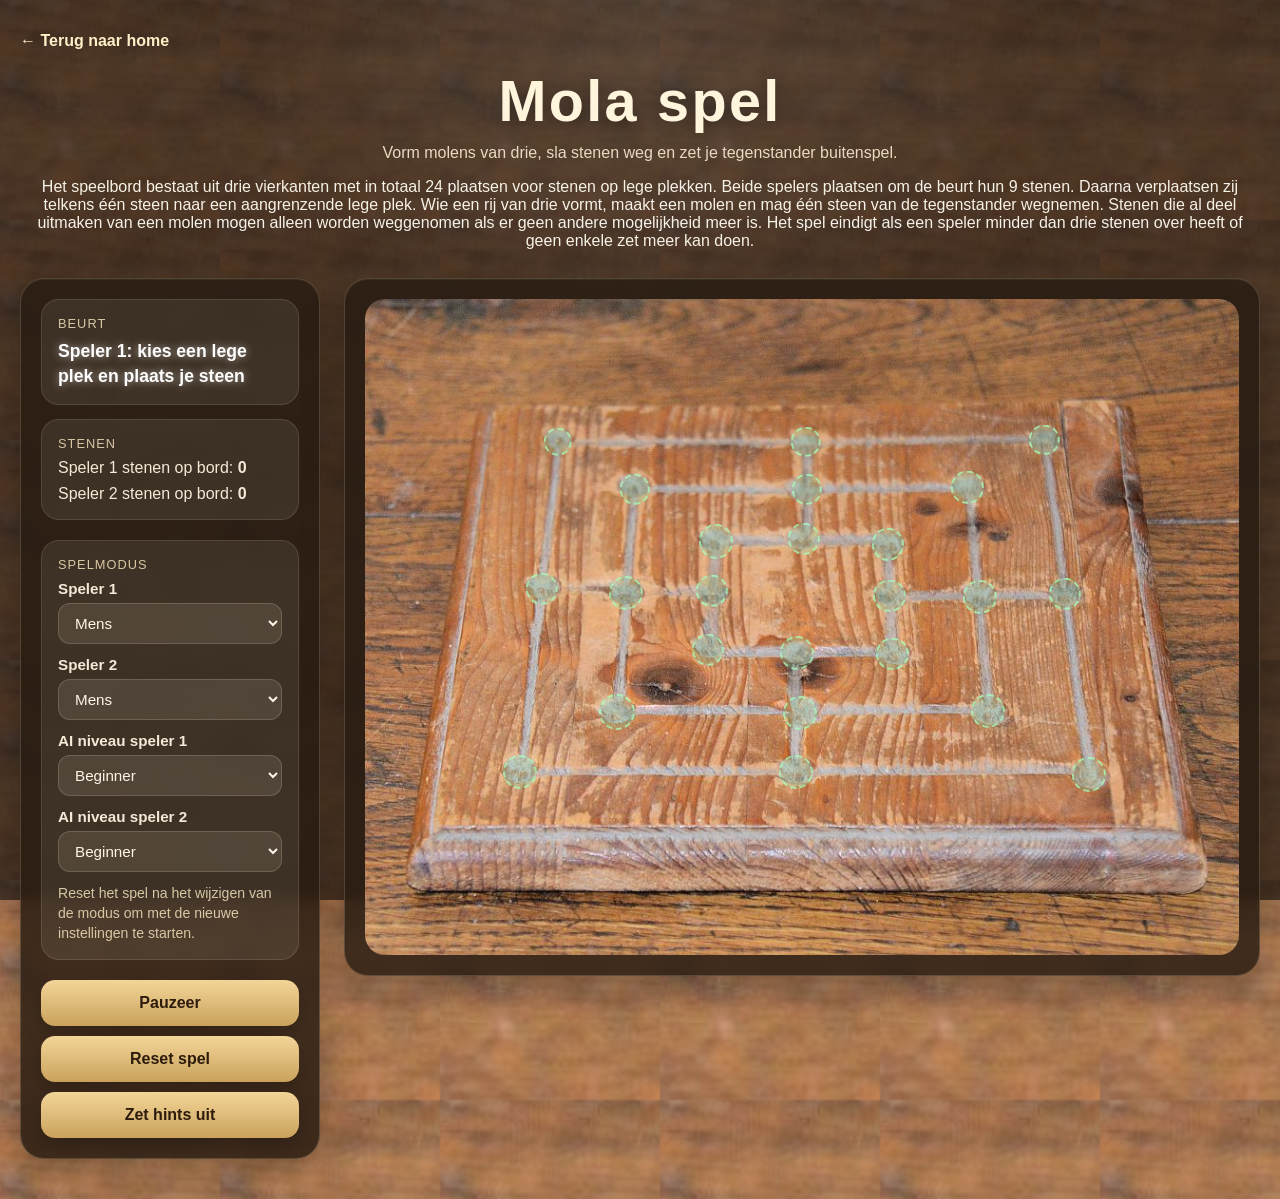
==== mola/index.html @ f35ca912 "Add files via upload" ====
<!DOCTYPE html>
<html lang="nl">
<head>
  <meta charset="UTF-8" />
  <meta name="viewport" content="width=device-width, initial-scale=1.0" />
  <title>Mola spel</title>
  <link rel="stylesheet" href="style.css" />
  <link rel="icon" href="favicon.ico" type="image/x-icon">
</head>
<body>
  <div class="page-overlay"></div>

  <main class="app">
    <a href="../index.html" class="back-link">← Terug naar home</a>
    <header class="topbar">
      <h1>Mola spel</h1>
      <p class="subtitle">Vorm molens van drie, sla stenen weg en zet je tegenstander buitenspel.</p>
      <p>
        Het speelbord bestaat uit drie vierkanten met in totaal 24 plaatsen voor stenen op lege plekken.
        Beide spelers plaatsen om de beurt hun 9 stenen. Daarna verplaatsen zij
        telkens één steen naar een aangrenzende lege plek. Wie een rij van drie
        vormt, maakt een molen en mag één steen van de tegenstander wegnemen.
        Stenen die al deel uitmaken van een molen mogen alleen worden weggenomen
        als er geen andere mogelijkheid meer is. Het spel eindigt als een speler
        minder dan drie stenen over heeft of geen enkele zet meer kan doen.
      </p>
    </header>

    <section class="game-shell">
      <aside class="info-panel">
        <div class="status-card">
          <span class="label">Beurt</span>
          <div id="turnText" class="value player-1">Speler 1 legt een steen</div>
          <div id="aiThinkingText" class="thinking-text hidden">AI denkt na…</div>
        </div>

        <div class="status-card small">
          <span class="label">Stenen</span>
          <div class="stone-counts">
            <div>Speler 1 stenen op bord: <strong id="countP1Board">0</strong></div>
            <div>Speler 2 stenen op bord: <strong id="countP2Board">0</strong></div>
          </div>
        </div>

        <div class="status-card small">
          <span class="label">Spelmodus</span>
          <div class="controls-grid">
            <label class="control-field">
              <span>Speler 1</span>
              <select id="player1ModeSelect">
                <option value="human">Mens</option>
                <option value="ai">AI</option>
              </select>
            </label>
            <label class="control-field">
              <span>Speler 2</span>
              <select id="player2ModeSelect">
                <option value="human">Mens</option>
                <option value="ai">AI</option>
              </select>
            </label>
            <label class="control-field">
              <span>AI niveau speler 1</span>
              <select id="player1LevelSelect">
                <option value="beginner">Beginner</option>
                <option value="advanced">Gevorderd</option>
                <option value="pro">Pro</option>
              </select>
            </label>
            <label class="control-field">
              <span>AI niveau speler 2</span>
              <select id="player2LevelSelect">
                <option value="beginner">Beginner</option>
                <option value="advanced">Gevorderd</option>
                <option value="pro">Pro</option>
              </select>
            </label>
          </div>
          <p class="settings-note">Reset het spel na het wijzigen van de modus om met de nieuwe instellingen te starten.</p>
        </div>

        <button id="pauseBtn" class="reset-btn">Pauzeer</button>
        <button id="resetBtn" class="reset-btn">Reset spel</button>        
        <button id="toggleHintsBtn" class="reset-btn">Zet hints uit</button>
      </aside>

      <section class="board-panel">
        <div id="game">
          <img id="board" src="board.png" alt="Mola bord" />
          <div id="holes"></div>
          <div id="pieces"></div>
        </div>
      </section>
    </section>
  </main>

  <div id="winModal" class="modal hidden">
    <div class="modal-card">
      <h2>Spel afgelopen</h2>
      <p id="winMessage">Speler 1 wint!</p>
      <button id="playAgainBtn" class="modal-btn">Opnieuw spelen</button>
    </div>
  </div>

  <script src="script.js"></script>
</body>
</html>
---- mola/style.css ----
* {
  box-sizing: border-box;
}

body {
  margin: 0;
  min-height: 100vh;
  font-family: Arial, Helvetica, sans-serif;
  color: #f7f2e8;
  background-image: url("tile.png");
  background-repeat: repeat;
  background-size: 220px;
  position: relative;
}

.page-overlay {
  position: fixed;
  inset: 0;
  background:
    radial-gradient(circle at top, rgba(255,255,255,0.08), transparent 35%),
    rgba(18, 14, 10, 0.62);
  pointer-events: none;
}

.app {
  position: relative;
  z-index: 1;
  max-width: 1280px;
  margin: 0 auto;
  padding: 32px 20px 40px;
}

.topbar {
  text-align: center;
  margin-bottom: 28px;
}

.topbar h1 {
  margin: 0;
  font-size: clamp(2.2rem, 5vw, 3.6rem);
  letter-spacing: 0.04em;
  color: #fff5dd;
  text-shadow: 0 4px 18px rgba(0, 0, 0, 0.35);
}

.subtitle {
  margin: 10px 0 0;
  color: #e8dac0;
  font-size: 1rem;
}

.game-shell {
  display: grid;
  grid-template-columns: 300px 1fr;
  gap: 24px;
  align-items: start;
}

.info-panel,
.board-panel {
  background: rgba(40, 28, 18, 0.82);
  border: 1px solid rgba(255, 233, 186, 0.18);
  border-radius: 24px;
  box-shadow:
    0 14px 40px rgba(0, 0, 0, 0.28),
    inset 0 1px 0 rgba(255,255,255,0.06);
  backdrop-filter: blur(8px);
}

.info-panel {
  padding: 20px;
}

.status-card {
  background: rgba(255, 248, 234, 0.08);
  border: 1px solid rgba(255, 233, 186, 0.12);
  border-radius: 18px;
  padding: 16px;
  margin-bottom: 14px;
}

.status-card.small {
  margin-bottom: 20px;
}

.label {
  display: block;
  font-size: 0.8rem;
  text-transform: uppercase;
  letter-spacing: 0.08em;
  color: #d8c7a5;
  margin-bottom: 8px;
}

.value {
  font-size: 1.1rem;
  font-weight: 700;
  color: #fff5dd;
  line-height: 1.4;
}

.value.player-1 {
  color: #ffffff;
  text-shadow: 0 0 8px rgba(255,255,255,0.6);
}

.value.player-2 {
  color: #111111;
  text-shadow: 0 0 6px rgba(0,0,0,0.6);
}

.thinking-text {
  margin-top: 10px;
  font-size: 0.95rem;
  color: #ead9bb;
}

.hidden {
  display: none !important;
}

.stone-counts {
  display: grid;
  gap: 8px;
  color: #f5ead8;
}

.controls-grid {
  display: grid;
  gap: 12px;
}

.control-field {
  display: grid;
  gap: 6px;
  color: #f5ead8;
  font-size: 0.95rem;
}

.control-field span {
  color: #f5ead8;
  font-weight: 700;
}

.control-field select {
  width: 100%;
  border: 1px solid rgba(255, 233, 186, 0.18);
  border-radius: 12px;
  padding: 10px 12px;
  background: rgba(255, 248, 234, 0.1);
  color: #fff6e7;
  font-size: 0.95rem;
}

.control-field option {
  color: #24170f;
}

.settings-note {
  margin: 12px 0 0;
  color: #d8c7a5;
  font-size: 0.88rem;
  line-height: 1.4;
}

.reset-btn,
.modal-btn {
  width: 100%;
  border: none;
  border-radius: 14px;
  padding: 14px 18px;
  font-size: 1rem;
  font-weight: 700;
  cursor: pointer;
  transition: transform 0.15s ease, opacity 0.15s ease, box-shadow 0.15s ease;
  background: linear-gradient(180deg, #f3d598, #caa25c);
  color: #2d1b0c;
  box-shadow: 0 8px 20px rgba(0, 0, 0, 0.22);
}

.reset-btn:hover,
.modal-btn:hover {
  transform: translateY(-1px);
  opacity: 0.96;
}

.board-panel {
  padding: 20px;
  display: flex;
  justify-content: center;
  align-items: center;
}

#game {
  position: relative;
  width: min(100%, 920px);
  aspect-ratio: 920 / 690;
  border-radius: 20px;
  overflow: hidden;
}

#board {
  position: absolute;
  inset: 0;
  width: 100%;
  height: 100%;
  display: block;
  pointer-events: none;
  z-index: 1;
  user-select: none;
}

#holes {
  position: absolute;
  inset: 0;
  z-index: 2;
}

#pieces {
  position: absolute;
  inset: 0;
  z-index: 3;
  pointer-events: none;
}

.hole {
  position: absolute;
  transform: translate(-50%, -50%);
  border-radius: 50%;
  cursor: pointer;
  box-sizing: border-box;
  background: rgba(255, 220, 120, 0.14);
  border: 2px dashed rgba(255, 227, 160, 0.4);
  transition: opacity 0.15s ease, transform 0.15s ease, background 0.15s ease;
}

.hole:hover {
  background: rgba(255, 220, 120, 0.22);
  transform: translate(-50%, -50%) scale(1.03);
}

.hole.valid-target {
  background: rgba(128, 220, 160, 0.22);
  border-color: rgba(170, 255, 190, 0.7);
}

.hole.occupied {
  pointer-events: none;
  opacity: 0;
}

.piece {
  position: absolute;
  width: clamp(34px, 5.2vw, 52px);
  height: clamp(34px, 5.2vw, 52px);
  transform: translate(-50%, -50%);
  cursor: pointer;
  z-index: 3;
  transition: transform 0.15s ease, filter 0.15s ease;
  user-select: none;
  -webkit-user-drag: none;
  pointer-events: auto;
  object-fit: contain;
}

/* desktop/default */
.piece[data-player="1"] {
  filter: drop-shadow(0 6px 10px rgba(0,0,0,0.35));
}

.piece[data-player="2"] {
  filter: drop-shadow(0 6px 10px rgba(0,0,0,0.6));
}

.piece:hover {
  transform: translate(-50%, -50%) scale(1.08);
}

.piece.selected {
  transform: translate(-50%, -50%) scale(1.25);
}

.piece.ai-preview {
  transform: translate(-50%, -50%) scale(1.18);
}

.piece[data-player="1"].selected,
.piece[data-player="1"].ai-preview {
  filter:
    drop-shadow(0 0 0.35rem rgba(255, 240, 180, 0.85))
    drop-shadow(0 8px 14px rgba(0,0,0,0.45));
}

.piece[data-player="2"].selected,
.piece[data-player="2"].ai-preview {
  filter:
    drop-shadow(0 0 0.35rem rgba(255, 240, 180, 0.85))
    drop-shadow(0 8px 14px rgba(0,0,0,0.65));
}

.piece[data-player="1"].removable {
  filter:
    drop-shadow(0 0 0.5rem rgba(255, 110, 110, 0.95))
    drop-shadow(0 8px 14px rgba(0,0,0,0.45));
}

.piece[data-player="2"].removable {
  filter:
    drop-shadow(0 0 0.5rem rgba(255, 110, 110, 0.95))
    drop-shadow(0 8px 14px rgba(0,0,0,0.65));
}

.modal {
  position: fixed;
  inset: 0;
  z-index: 10;
  display: grid;
  place-items: center;
  background: rgba(0, 0, 0, 0.55);
  padding: 20px;
}

.modal.hidden {
  display: none;
}

.modal-card {
  width: min(420px, 100%);
  background: linear-gradient(180deg, #3d2a1c, #24170f);
  color: #fff6e7;
  border: 1px solid rgba(255, 231, 187, 0.18);
  border-radius: 22px;
  padding: 28px 24px;
  text-align: center;
  box-shadow: 0 22px 60px rgba(0, 0, 0, 0.38);
}

.modal-card h2 {
  margin: 0 0 12px;
  font-size: 1.8rem;
}

.modal-card p {
  margin: 0 0 20px;
  color: #ead9bb;
  font-size: 1.05rem;
}

@media (max-width: 900px) {
  .game-shell {
    grid-template-columns: 1fr;
  }

  .info-panel {
    order: 2;
  }

  .board-panel {
    order: 1;
  }

  .piece {
    width: clamp(40px, 6vw, 64px);
    height: clamp(40px, 6vw, 64px);
  }

  .piece[data-player="1"] {
    filter:
      brightness(1)
      drop-shadow(0 6px 10px rgba(0,0,0,0.35));
  }

  .piece[data-player="2"] {
    filter:
      brightness(0.72)
      drop-shadow(0 6px 10px rgba(0,0,0,0.65));
  }

  .piece[data-player="1"].selected,
.piece[data-player="1"].ai-preview {
    filter:
      brightness(1)
      drop-shadow(0 0 0.35rem rgba(255, 240, 180, 0.85))
      drop-shadow(0 8px 14px rgba(0,0,0,0.45));
  }

  .piece[data-player="2"].selected,
.piece[data-player="2"].ai-preview {
    filter:
      brightness(0.72)
      drop-shadow(0 0 0.35rem rgba(255, 240, 180, 0.85))
      drop-shadow(0 8px 14px rgba(0,0,0,0.65));
  }

  .piece[data-player="1"].removable {
    filter:
      brightness(1)
      drop-shadow(0 0 0.5rem rgba(255, 110, 110, 0.95))
      drop-shadow(0 8px 14px rgba(0,0,0,0.45));
  }

  .piece[data-player="2"].removable {
    filter:
      brightness(0.72)
      drop-shadow(0 0 0.5rem rgba(255, 110, 110, 0.95))
      drop-shadow(0 8px 14px rgba(0,0,0,0.65));
  }
}

@media (max-width: 1200px) and (orientation: landscape) {
  .piece {
    width: clamp(32px, 4vw, 52px);
    height: clamp(32px, 4vw, 52px);
  }
}

/* phone */
@media (max-width: 600px) {
  .app {
    padding: 20px 14px 28px;
  }

  .info-panel,
  .board-panel {
    border-radius: 18px;
  }

  .hole {
    transform: translate(-50%, -50%) scale(0.50);
  }

  .piece {
    width: clamp(18px, 4.5vw, 28px);
    height: clamp(18px, 4.5vw, 28px);
  }

  .piece[data-player="1"] {
    filter:
      brightness(1)
      drop-shadow(0 5px 8px rgba(0,0,0,0.35));
  }

  .piece[data-player="2"] {
    filter:
      brightness(0.72)
      drop-shadow(0 5px 8px rgba(0,0,0,0.75));
  }

  .piece[data-player="1"].selected,
.piece[data-player="1"].ai-preview {
    filter:
      brightness(1)
      drop-shadow(0 0 0.35rem rgba(255, 240, 180, 0.85))
      drop-shadow(0 8px 14px rgba(0,0,0,0.45));
  }

  .piece[data-player="2"].selected,
.piece[data-player="2"].ai-preview {
    filter:
      brightness(0.72)
      drop-shadow(0 0 0.35rem rgba(255, 240, 180, 0.85))
      drop-shadow(0 8px 14px rgba(0,0,0,0.75));
  }

  .piece[data-player="1"].removable {
    filter:
      brightness(1)
      drop-shadow(0 0 0.5rem rgba(255, 110, 110, 0.95))
      drop-shadow(0 8px 14px rgba(0,0,0,0.45));
  }

  .piece[data-player="2"].removable {
    filter:
      brightness(0.72)
      drop-shadow(0 0 0.5rem rgba(255, 110, 110, 0.95))
      drop-shadow(0 8px 14px rgba(0,0,0,0.75));
  }
}

/* phone landscape */
@media (max-width: 900px) and (max-height: 500px) and (orientation: landscape) {
  .app {
    padding: 14px 12px 20px;
  }

  .topbar {
    margin-bottom: 14px;
  }

  .topbar h1 {
    font-size: clamp(1.5rem, 3vw, 2.1rem);
  }

  .subtitle {
    font-size: 0.92rem;
  }

  .game-shell {
    grid-template-columns: 190px 1fr;
    gap: 12px;
    align-items: start;
  }

  .info-panel {
    order: 1;
    padding: 14px;
  }

  .board-panel {
    order: 2;
    padding: 10px;
    align-items: flex-start;
  }

  #game {
    width: min(100%, calc((100dvh - 30px) * 1.3333));
    max-width: 100%;
    aspect-ratio: 920 / 690;
  }

  .piece {
    width: clamp(18px, 4.5vw, 28px);
    height: clamp(18px, 4.5vw, 28px);
  }

  .hole {
    transform: translate(-50%, -50%) scale(0.8);
  }

  .hole:hover {
    transform: translate(-50%, -50%) scale(0.92);
  }

  .hole.valid-target:hover {
    transform: translate(-50%, -50%) scale(0.92);
  }

  .status-card {
    padding: 12px;
    margin-bottom: 10px;
  }

  .reset-btn,
  .modal-btn {
    padding: 10px 14px;
    font-size: 0.95rem;
  }
}

.back-link {
  display: inline-block;
  margin-bottom: 18px;
  color: #fff0c8;
  text-decoration: none;
  font-weight: 700;
}

.back-link:hover {
  text-decoration: underline;
}

.reset-btn + .reset-btn {
  margin-top: 10px;
}
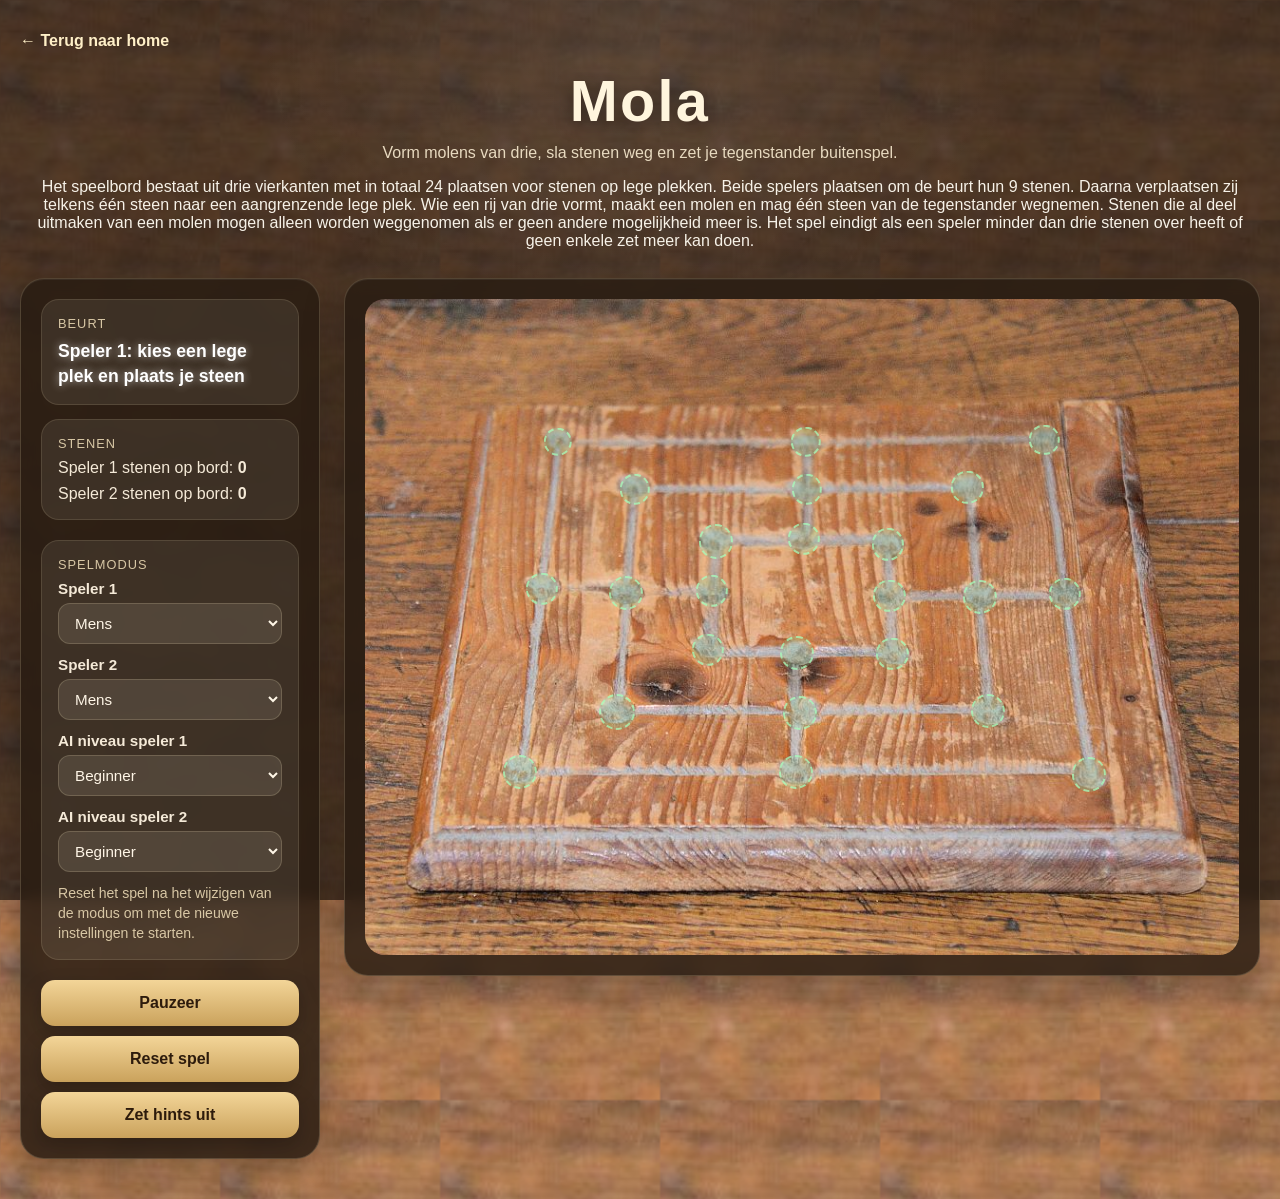
==== commit 1f746667: "Update index.html" ====
--- a/mola/index.html
+++ b/mola/index.html
@@ -3,7 +3,7 @@
 <head>
   <meta charset="UTF-8" />
   <meta name="viewport" content="width=device-width, initial-scale=1.0" />
-  <title>Mola spel</title>
+  <title>Mola</title>
   <link rel="stylesheet" href="style.css" />
   <link rel="icon" href="favicon.ico" type="image/x-icon">
 </head>
@@ -13,7 +13,7 @@
   <main class="app">
     <a href="../index.html" class="back-link">← Terug naar home</a>
     <header class="topbar">
-      <h1>Mola spel</h1>
+      <h1>Mola</h1>
       <p class="subtitle">Vorm molens van drie, sla stenen weg en zet je tegenstander buitenspel.</p>
       <p>
         Het speelbord bestaat uit drie vierkanten met in totaal 24 plaatsen voor stenen op lege plekken.
